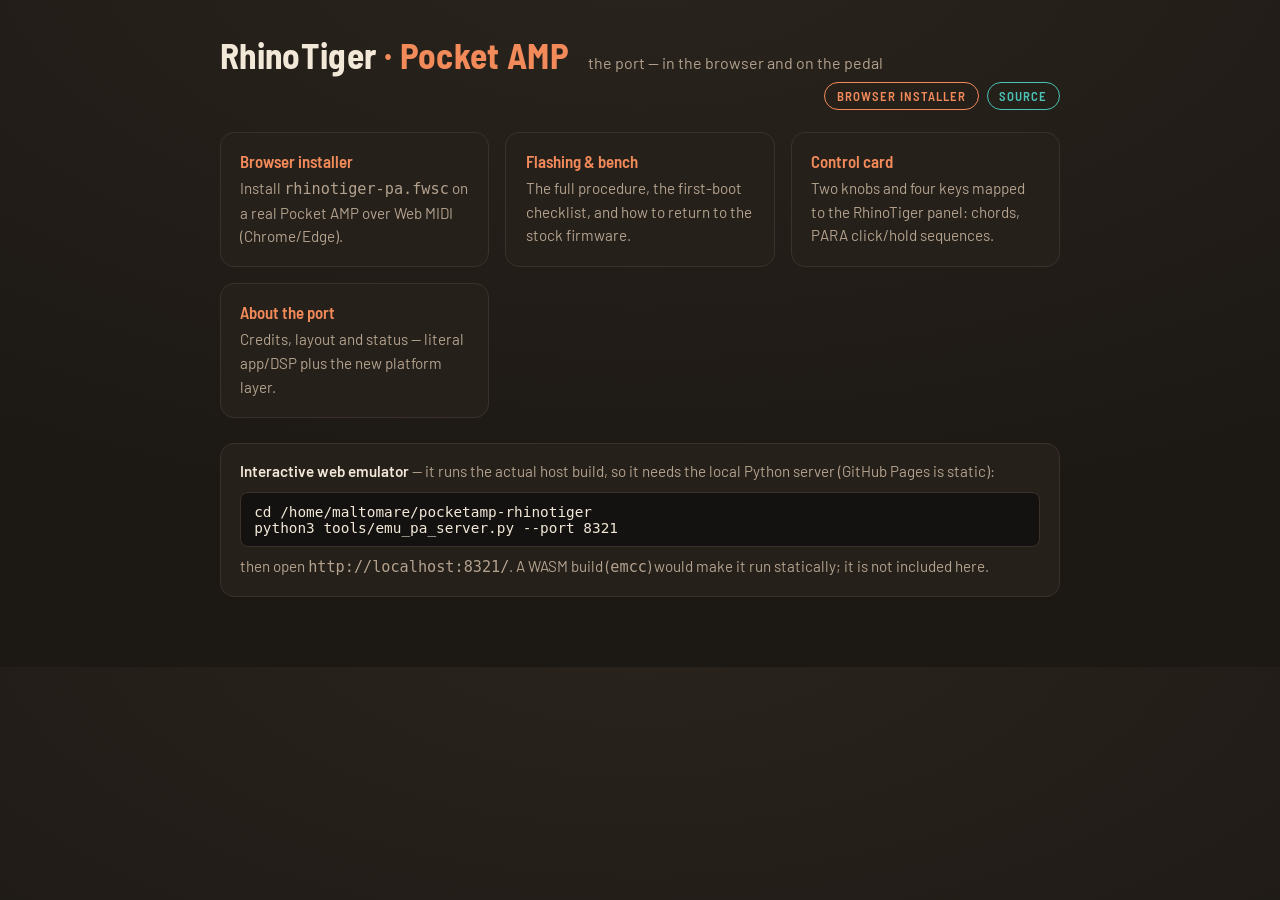
==== index.html @ 7cd3fd94 "Static site for GitHub Pages: landing, browser installer, package" ====
<!doctype html>
<html lang="en"><head><meta charset="utf-8">
<meta name="viewport" content="width=device-width, initial-scale=1">
<title>RhinoTiger · Pocket AMP port</title>
<link rel="preconnect" href="https://fonts.googleapis.com">
<link rel="preconnect" href="https://fonts.gstatic.com" crossorigin>
<link rel="stylesheet" href="https://fonts.googleapis.com/css2?family=Barlow:wght@400;600&family=Barlow+Semi+Condensed:wght@600;700&display=swap">
<style>
:root{--ground:#1c1814;--ink:#f2e8d8;--muted:#b3a28e;--rule:#3a322a;--accent:#f28a5a;--teal:#4cc3b6;--card:#26201b;--bad:#ff8a73;--focus:#79adff}
*{box-sizing:border-box}
body{background:radial-gradient(1200px 600px at 50% -10%,#2a241d,var(--ground));color:var(--ink);margin:0;padding:36px 20px 70px;
    font:400 16px/1.55 "Barlow","Segoe UI",system-ui,sans-serif}
main{max-width:840px;margin:0 auto}
header{display:flex;flex-wrap:wrap;align-items:baseline;gap:.4rem 1.2rem;margin:0 0 1.4rem}
h1{font:700 2.2rem/1.1 "Barlow Semi Condensed","Barlow",sans-serif;margin:0;letter-spacing:.01em}
h1 em{font-style:normal;color:var(--accent)}
header p{margin:0;color:var(--muted)}
.badges{display:flex;gap:.5rem;flex-wrap:wrap}
.badge{font:600 .8rem/1 "Barlow Semi Condensed","Barlow",sans-serif;letter-spacing:.08em;text-transform:uppercase;text-decoration:none;
       padding:.5em .9em;border-radius:999px;border:1px solid var(--muted);color:var(--ink)}
.badge.accent{border-color:var(--accent);color:var(--accent)}
.badge.teal{border-color:var(--teal);color:var(--teal)}
.grid{display:grid;grid-template-columns:repeat(auto-fit,minmax(230px,1fr));gap:1rem}
.card{background:var(--card);border:1px solid var(--rule);border-radius:14px;padding:1.1rem 1.2rem;text-decoration:none;color:var(--ink);display:block;transition:border-color .15s}
.card:hover{border-color:var(--accent)}
.card h2{font:600 1.05rem "Barlow Semi Condensed","Barlow",sans-serif;margin:0 0 .4rem;color:var(--accent)}
.card p{margin:0;color:var(--muted);font-size:.95rem}
.note{margin-top:1.6rem;border:1px solid var(--rule);border-radius:14px;padding:1rem 1.2rem;background:var(--card);font-size:.95rem;color:var(--muted)}
.note b{color:var(--ink);font-weight:600}
pre{background:#141210;border:1px solid var(--rule);border-radius:8px;padding:.7em .9em;margin:.6em 0;color:var(--ink);overflow-x:auto;font:400 .9rem ui-monospace,monospace}
code{font-family:ui-monospace,monospace}
a{color:var(--teal)}
:focus-visible{outline:3px solid var(--focus);outline-offset:2px}
</style></head><body>
<main>
<header>
 <h1>RhinoTiger <em>· Pocket AMP</em></h1>
 <p>the port — in the browser and on the pedal</p>
 <div class="badges" style="margin-left:auto">
  <a class="badge accent" href="installer/">Browser installer</a>
  <a class="badge teal" href="https://github.com/MarcoCasanova00/rhinotiger">Source</a>
 </div>
</header>

<div class="grid">
 <a class="card" href="installer/">
  <h2>Browser installer</h2>
  <p>Install <code>rhinotiger-pa.fwsc</code> on a real Pocket AMP over Web MIDI (Chrome/Edge).</p>
 </a>
 <a class="card" href="https://github.com/MarcoCasanova00/rhinotiger/blob/pocket-amp-port/docs/FLASHING.md">
  <h2>Flashing &amp; bench</h2>
  <p>The full procedure, the first-boot checklist, and how to return to the stock firmware.</p>
 </a>
 <a class="card" href="https://github.com/MarcoCasanova00/rhinotiger/blob/pocket-amp-port/docs/POCKET_AMP_CONTROLS.md">
  <h2>Control card</h2>
  <p>Two knobs and four keys mapped to the RhinoTiger panel: chords, PARA click/hold sequences.</p>
 </a>
 <a class="card" href="https://github.com/MarcoCasanova00/rhinotiger/blob/pocket-amp-port/POCKET_AMP_PORT.md">
  <h2>About the port</h2>
  <p>Credits, layout and status — literal app/DSP plus the new platform layer.</p>
 </a>
</div>

<div class="note">
 <b>Interactive web emulator</b> — it runs the actual host build, so it needs the local Python server (GitHub Pages is static):
 <pre>cd /home/maltomare/pocketamp-rhinotiger
python3 tools/emu_pa_server.py --port 8321</pre>
 then open <code>http://localhost:8321/</code>. A WASM build (<code>emcc</code>) would make it run statically; it is not included here.
</div>
</main>
</body></html>
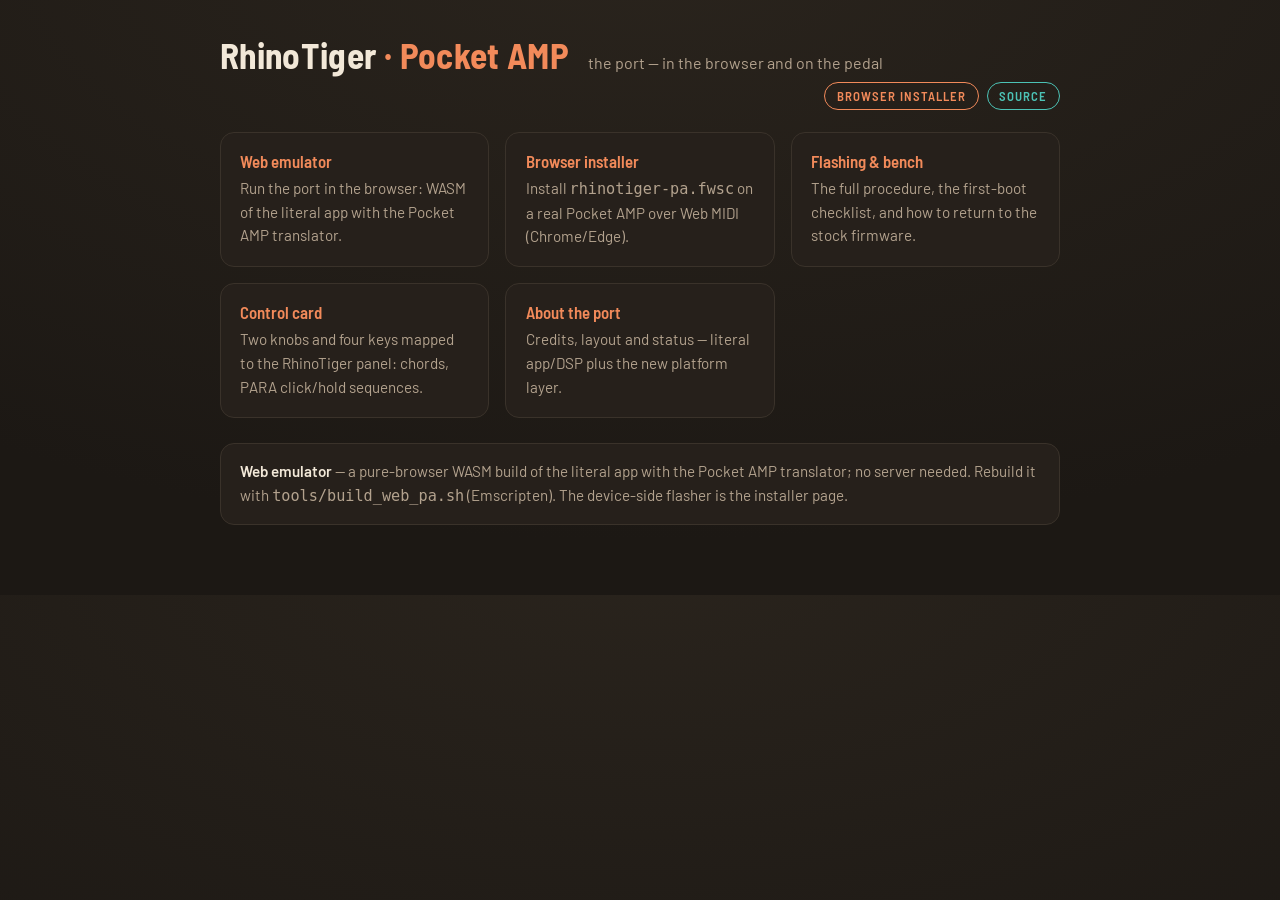
==== commit d80371eb: "Landing: feature the hosted web emulator" ====
--- a/index.html
+++ b/index.html
@@ -43,6 +43,10 @@
 </header>
 
 <div class="grid">
+ <a class="card" href="emulator/">
+  <h2>Web emulator</h2>
+  <p>Run the port in the browser: WASM of the literal app with the Pocket AMP translator.</p>
+ </a>
  <a class="card" href="installer/">
   <h2>Browser installer</h2>
   <p>Install <code>rhinotiger-pa.fwsc</code> on a real Pocket AMP over Web MIDI (Chrome/Edge).</p>
@@ -62,10 +66,8 @@
 </div>
 
 <div class="note">
- <b>Interactive web emulator</b> — it runs the actual host build, so it needs the local Python server (GitHub Pages is static):
- <pre>cd /home/maltomare/pocketamp-rhinotiger
-python3 tools/emu_pa_server.py --port 8321</pre>
- then open <code>http://localhost:8321/</code>. A WASM build (<code>emcc</code>) would make it run statically; it is not included here.
+ <b>Web emulator</b> — a pure-browser WASM build of the literal app with the Pocket AMP translator; no server needed.
+ Rebuild it with <code>tools/build_web_pa.sh</code> (Emscripten). The device-side flasher is the installer page.
 </div>
 </main>
 </body></html>
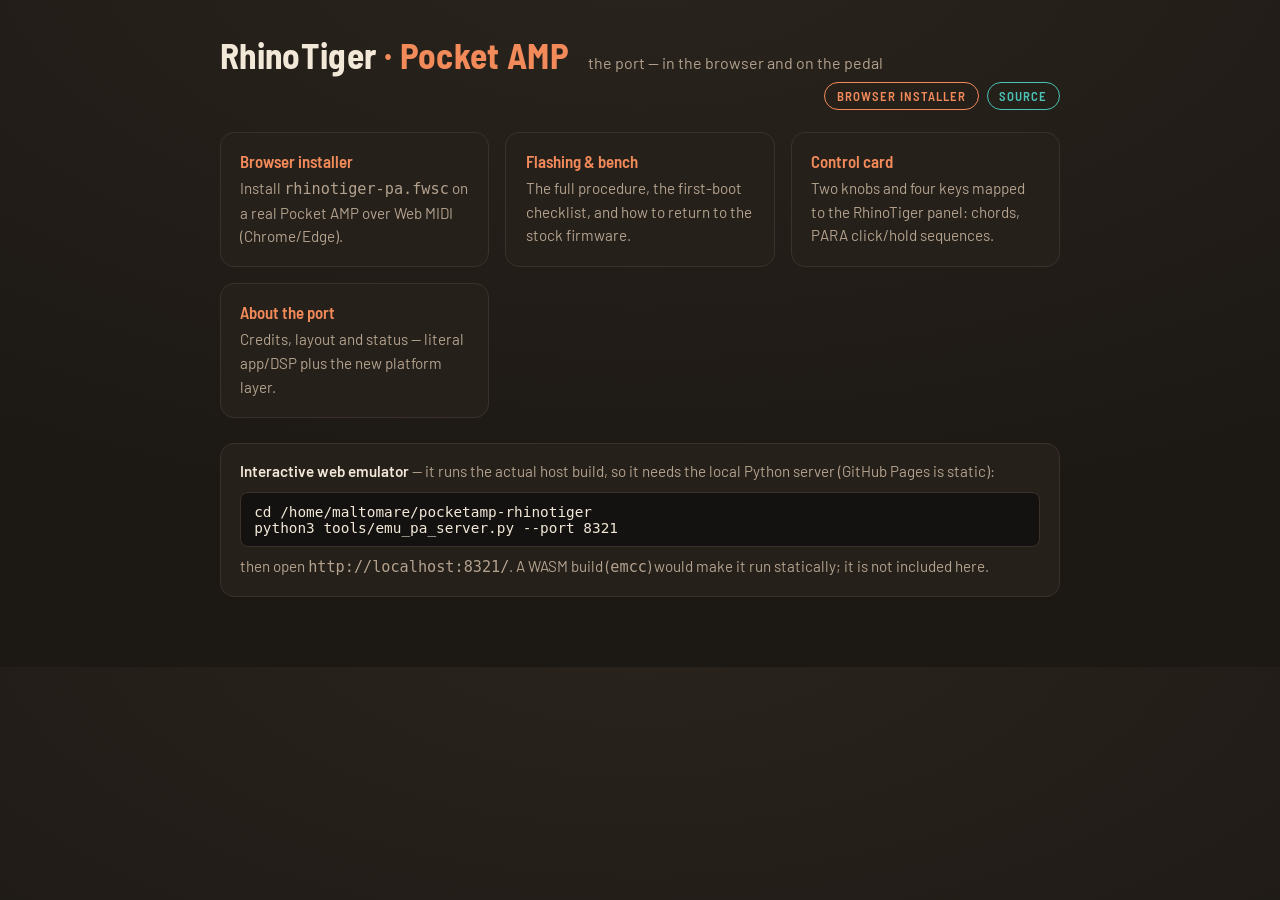
==== commit c13b6b7e: "Landing: renamed repo references" ====
--- a/index.html
+++ b/index.html
@@ -38,36 +38,34 @@
  <p>the port — in the browser and on the pedal</p>
  <div class="badges" style="margin-left:auto">
   <a class="badge accent" href="installer/">Browser installer</a>
-  <a class="badge teal" href="https://github.com/MarcoCasanova00/rhinotiger">Source</a>
+  <a class="badge teal" href="https://github.com/MarcoCasanova00/rhinotiger-pocket-amp-port">Source</a>
  </div>
 </header>
 
 <div class="grid">
- <a class="card" href="emulator/">
-  <h2>Web emulator</h2>
-  <p>Run the port in the browser: WASM of the literal app with the Pocket AMP translator.</p>
- </a>
  <a class="card" href="installer/">
   <h2>Browser installer</h2>
   <p>Install <code>rhinotiger-pa.fwsc</code> on a real Pocket AMP over Web MIDI (Chrome/Edge).</p>
  </a>
- <a class="card" href="https://github.com/MarcoCasanova00/rhinotiger/blob/pocket-amp-port/docs/FLASHING.md">
+ <a class="card" href="https://github.com/MarcoCasanova00/rhinotiger-pocket-amp-port/blob/pocket-amp-port/docs/FLASHING.md">
   <h2>Flashing &amp; bench</h2>
   <p>The full procedure, the first-boot checklist, and how to return to the stock firmware.</p>
  </a>
- <a class="card" href="https://github.com/MarcoCasanova00/rhinotiger/blob/pocket-amp-port/docs/POCKET_AMP_CONTROLS.md">
+ <a class="card" href="https://github.com/MarcoCasanova00/rhinotiger-pocket-amp-port/blob/pocket-amp-port/docs/POCKET_AMP_CONTROLS.md">
   <h2>Control card</h2>
   <p>Two knobs and four keys mapped to the RhinoTiger panel: chords, PARA click/hold sequences.</p>
  </a>
- <a class="card" href="https://github.com/MarcoCasanova00/rhinotiger/blob/pocket-amp-port/POCKET_AMP_PORT.md">
+ <a class="card" href="https://github.com/MarcoCasanova00/rhinotiger-pocket-amp-port/blob/pocket-amp-port/POCKET_AMP_PORT.md">
   <h2>About the port</h2>
   <p>Credits, layout and status — literal app/DSP plus the new platform layer.</p>
  </a>
 </div>
 
 <div class="note">
- <b>Web emulator</b> — a pure-browser WASM build of the literal app with the Pocket AMP translator; no server needed.
- Rebuild it with <code>tools/build_web_pa.sh</code> (Emscripten). The device-side flasher is the installer page.
+ <b>Interactive web emulator</b> — it runs the actual host build, so it needs the local Python server (GitHub Pages is static):
+ <pre>cd /home/maltomare/pocketamp-rhinotiger
+python3 tools/emu_pa_server.py --port 8321</pre>
+ then open <code>http://localhost:8321/</code>. A WASM build (<code>emcc</code>) would make it run statically; it is not included here.
 </div>
 </main>
 </body></html>
